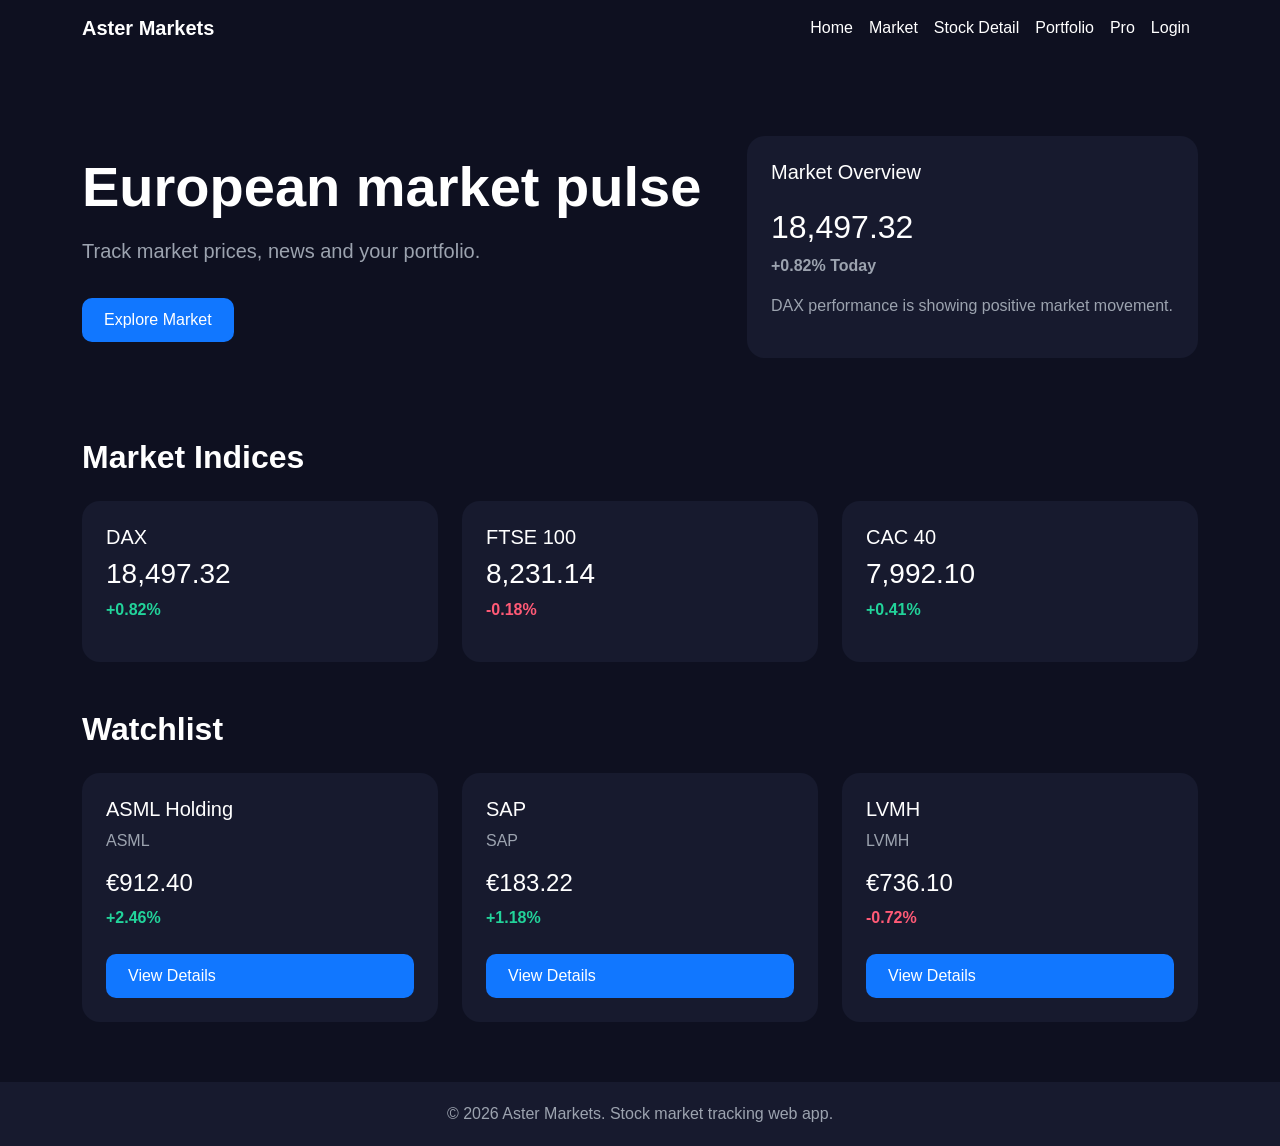
==== docs/index.html @ 1fadf12b "deploy: publish web app with GitHub Pages" ====
<!DOCTYPE html>
<html lang="en">
<head>
    <meta charset="UTF-8">
    <meta name="viewport" content="width=device-width, initial-scale=1.0">
    <title>Aster Markets | Home</title>

    <link href="https://cdn.jsdelivr.net/npm/bootstrap@5.3.7/dist/css/bootstrap.min.css" rel="stylesheet">
    <link rel="stylesheet" href="css/style.css">
</head>
<body>

<nav class="navbar navbar-expand-lg navbar-dark">
    <div class="container">
        <a class="navbar-brand fw-bold" href="index.html">Aster Markets</a>

        <button class="navbar-toggler" type="button" data-bs-toggle="collapse" data-bs-target="#mainNavbar">
            <span class="navbar-toggler-icon"></span>
        </button>

        <div class="collapse navbar-collapse" id="mainNavbar">
            <ul class="navbar-nav ms-auto">
                <li class="nav-item"><a class="nav-link active" href="index.html">Home</a></li>
                <li class="nav-item"><a class="nav-link" href="market.html">Market</a></li>
                <li class="nav-item"><a class="nav-link" href="stock-detail.html">Stock Detail</a></li>
                <li class="nav-item"><a class="nav-link" href="portfolio.html">Portfolio</a></li>
                <li class="nav-item"><a class="nav-link" href="pro.html">Pro</a></li>
                <li class="nav-item"><a class="nav-link" href="login.html">Login</a></li>
            </ul>
        </div>
    </div>
</nav>

<section class="hero">
    <div class="container">
        <div class="row align-items-center">
            <div class="col-lg-7">
                <h1 class="display-4 fw-bold">European market pulse</h1>
                <p class="lead mt-3">Track market prices, news and your portfolio.</p>
                <a href="market.html" class="btn-custom mt-3 d-inline-block">Explore Market</a>
            </div>
            <div class="col-lg-5 mt-4 mt-lg-0">
                <div class="card card-custom p-4">
                    <h5>Market Overview</h5>
                    <h2 class="mt-3">18,497.32</h2>
                    <p class="text-positive fw-bold">+0.82% Today</p>
                    <p class="text-muted-custom">DAX performance is showing positive market movement.</p>
                </div>
            </div>
        </div>
    </div>
</section>

<section class="container">
    <h2 class="fw-bold mb-4">Market Indices</h2>

    <div class="row g-4">
        <div class="col-md-4">
            <div class="card card-custom p-4">
                <h5>DAX</h5>
                <h3>18,497.32</h3>
                <p class="text-positive fw-bold">+0.82%</p>
            </div>
        </div>

        <div class="col-md-4">
            <div class="card card-custom p-4">
                <h5>FTSE 100</h5>
                <h3>8,231.14</h3>
                <p class="text-negative fw-bold">-0.18%</p>
            </div>
        </div>

        <div class="col-md-4">
            <div class="card card-custom p-4">
                <h5>CAC 40</h5>
                <h3>7,992.10</h3>
                <p class="text-positive fw-bold">+0.41%</p>
            </div>
        </div>
    </div>
</section>

<section class="container mt-5">
    <h2 class="fw-bold mb-4">Watchlist</h2>

    <div class="row g-4">
        <div class="col-md-4">
            <div class="card card-custom p-4">
                <h5>ASML Holding</h5>
                <p class="text-muted-custom">ASML</p>
                <h4>€912.40</h4>
                <p class="text-positive fw-bold">+2.46%</p>
                <a href="stock-detail.html" class="btn-custom d-inline-block mt-2">View Details</a>
            </div>
        </div>

        <div class="col-md-4">
            <div class="card card-custom p-4">
                <h5>SAP</h5>
                <p class="text-muted-custom">SAP</p>
                <h4>€183.22</h4>
                <p class="text-positive fw-bold">+1.18%</p>
                <a href="stock-detail.html" class="btn-custom d-inline-block mt-2">View Details</a>
            </div>
        </div>

        <div class="col-md-4">
            <div class="card card-custom p-4">
                <h5>LVMH</h5>
                <p class="text-muted-custom">LVMH</p>
                <h4>€736.10</h4>
                <p class="text-negative fw-bold">-0.72%</p>
                <a href="stock-detail.html" class="btn-custom d-inline-block mt-2">View Details</a>
            </div>
        </div>
    </div>
</section>

<footer class="footer text-center">
    <div class="container">
        <p class="mb-0">© 2026 Aster Markets. Stock market tracking web app.</p>
    </div>
</footer>

<script src="https://cdn.jsdelivr.net/npm/bootstrap@5.3.7/dist/js/bootstrap.bundle.min.js"></script>
<script src="js/script.js"></script>
</body>
</html>
---- docs/css/style.css ----
:root {
    --bg-dark: #0E1020;
    --card-dark: #171A2E;
    --primary-blue: #1177FF;
    --positive-green: #22D39A;
    --negative-red: #FF5A76;
    --text-light: #FFFFFF;
    --text-muted: #9CA3AF;
}

body {
    background-color: var(--bg-dark);
    color: var(--text-light);
    font-family: Arial, sans-serif;
}

.navbar {
    background-color: var(--bg-dark);
}

.navbar-brand,
.nav-link {
    color: white !important;
}

.nav-link:hover {
    color: var(--primary-blue) !important;
}

.hero {
    padding: 80px 0;
}

.hero p,
.text-muted-custom {
    color: var(--text-muted);
}

.card-custom {
    background-color: var(--card-dark);
    border: none;
    border-radius: 18px;
    color: white;
}

.text-positive {
    color: var(--positive-green);
}

.text-negative {
    color: var(--negative-red);
}

.btn-custom {
    background-color: var(--primary-blue);
    color: white;
    border-radius: 10px;
    padding: 10px 22px;
    text-decoration: none;
}

.btn-custom:hover {
    background-color: #0d5fd1;
    color: white;
}

.footer {
    background-color: var(--card-dark);
    color: var(--text-muted);
    padding: 20px 0;
    margin-top: 60px;
}
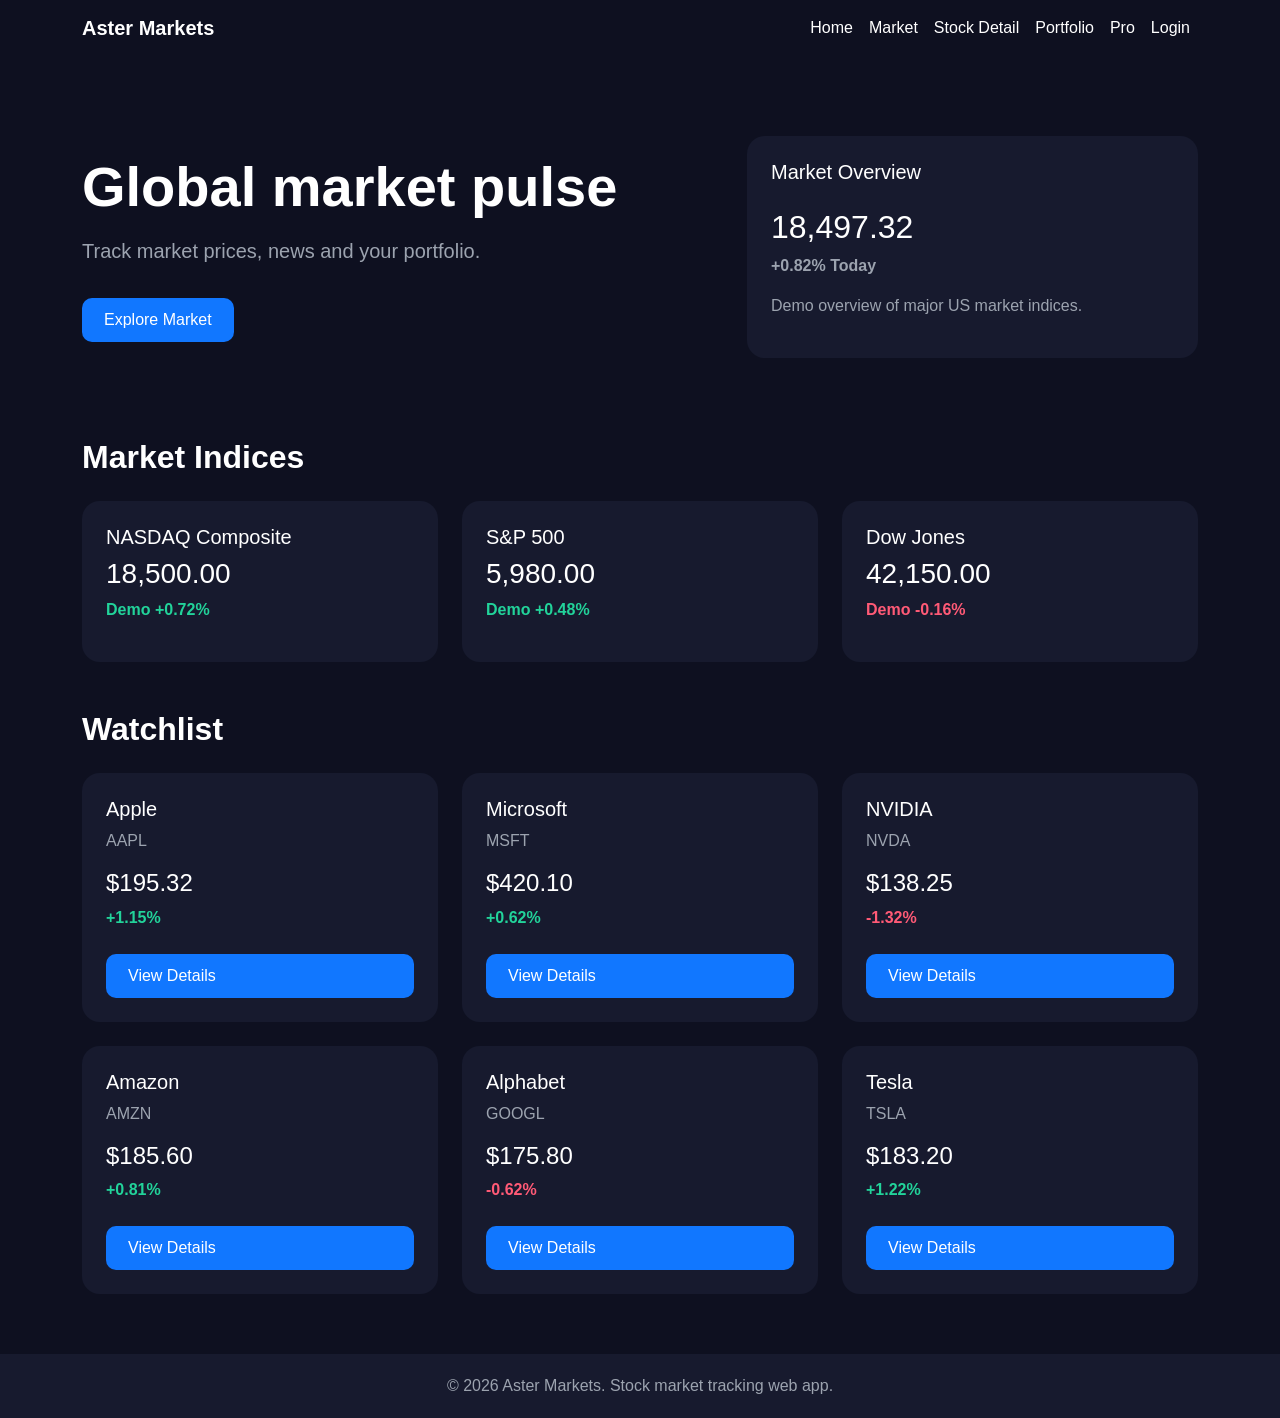
==== commit 188b87c4: "final: add location market selector and align stock apps" ====
--- a/docs/index.html
+++ b/docs/index.html
@@ -1,129 +1,196 @@
-<!DOCTYPE html>
+<!doctype html>
 <html lang="en">
-<head>
-    <meta charset="UTF-8">
-    <meta name="viewport" content="width=device-width, initial-scale=1.0">
+  <head>
+    <meta charset="UTF-8" />
+    <meta name="viewport" content="width=device-width, initial-scale=1.0" />
     <title>Aster Markets | Home</title>
 
-    <link href="https://cdn.jsdelivr.net/npm/bootstrap@5.3.7/dist/css/bootstrap.min.css" rel="stylesheet">
-    <link rel="stylesheet" href="css/style.css">
-</head>
-<body>
-
-<nav class="navbar navbar-expand-lg navbar-dark">
-    <div class="container">
+    <link
+      href="https://cdn.jsdelivr.net/npm/bootstrap@5.3.7/dist/css/bootstrap.min.css"
+      rel="stylesheet"
+    />
+    <link rel="stylesheet" href="css/style.css" />
+  </head>
+  <body>
+    <nav class="navbar navbar-expand-lg navbar-dark">
+      <div class="container">
         <a class="navbar-brand fw-bold" href="index.html">Aster Markets</a>
 
-        <button class="navbar-toggler" type="button" data-bs-toggle="collapse" data-bs-target="#mainNavbar">
-            <span class="navbar-toggler-icon"></span>
+        <button
+          class="navbar-toggler"
+          type="button"
+          data-bs-toggle="collapse"
+          data-bs-target="#mainNavbar"
+        >
+          <span class="navbar-toggler-icon"></span>
         </button>
 
         <div class="collapse navbar-collapse" id="mainNavbar">
-            <ul class="navbar-nav ms-auto">
-                <li class="nav-item"><a class="nav-link active" href="index.html">Home</a></li>
-                <li class="nav-item"><a class="nav-link" href="market.html">Market</a></li>
-                <li class="nav-item"><a class="nav-link" href="stock-detail.html">Stock Detail</a></li>
-                <li class="nav-item"><a class="nav-link" href="portfolio.html">Portfolio</a></li>
-                <li class="nav-item"><a class="nav-link" href="pro.html">Pro</a></li>
-                <li class="nav-item"><a class="nav-link" href="login.html">Login</a></li>
-            </ul>
+          <ul class="navbar-nav ms-auto">
+            <li class="nav-item">
+              <a class="nav-link active" href="index.html">Home</a>
+            </li>
+            <li class="nav-item">
+              <a class="nav-link" href="market.html">Market</a>
+            </li>
+            <li class="nav-item">
+              <a class="nav-link" href="stock-detail.html">Stock Detail</a>
+            </li>
+            <li class="nav-item">
+              <a class="nav-link" href="portfolio.html">Portfolio</a>
+            </li>
+            <li class="nav-item">
+              <a class="nav-link" href="pro.html">Pro</a>
+            </li>
+            <li class="nav-item">
+              <a class="nav-link" href="login.html">Login</a>
+            </li>
+          </ul>
         </div>
+      </div>
+    </nav>
+
+    <section class="hero">
+      <div class="container">
+        <div class="row align-items-center">
+          <div class="col-lg-7">
+            <h1 class="display-4 fw-bold">Global market pulse</h1>
+            <p class="lead mt-3">
+              Track market prices, news and your portfolio.
+            </p>
+            <a href="market.html" class="btn-custom mt-3 d-inline-block"
+              >Explore Market</a
+            >
+          </div>
+          <div class="col-lg-5 mt-4 mt-lg-0">
+            <div class="card card-custom p-4">
+              <h5>Market Overview</h5>
+              <h2 class="mt-3">18,497.32</h2>
+              <p class="text-positive fw-bold">+0.82% Today</p>
+              <p class="text-muted-custom">
+                Demo overview of major US market indices.
+              </p>
+            </div>
+          </div>
+        </div>
+      </div>
+    </section>
+
+    <section class="container">
+      <h2 class="fw-bold mb-4">Market Indices</h2>
+        <div class="row g-4">
+          <div class="col-md-4">
+            <div class="card card-custom p-4">
+              <h5>NASDAQ Composite</h5>
+              <h3>18,500.00</h3>
+              <p class="text-positive fw-bold">Demo +0.72%</p>
+            </div>
+          </div>
+
+          <div class="col-md-4">
+            <div class="card card-custom p-4">
+              <h5>S&amp;P 500</h5>
+              <h3>5,980.00</h3>
+              <p class="text-positive fw-bold">Demo +0.48%</p>
+            </div>
+          </div>
+
+          <div class="col-md-4">
+            <div class="card card-custom p-4">
+              <h5>Dow Jones</h5>
+              <h3>42,150.00</h3>
+              <p class="text-negative fw-bold">Demo -0.16%</p>
+            </div>
+          </div>
+        </div>
+      
+    </section>
+
+    <section class="container mt-5">
+  <h2 class="fw-bold mb-4">Watchlist</h2>
+
+  <div class="row g-4">
+    <div class="col-md-6 col-lg-4">
+      <div class="card card-custom p-4">
+        <h5>Apple</h5>
+        <p class="text-muted-custom">AAPL</p>
+        <h4>$195.32</h4>
+        <p class="text-positive fw-bold">+1.15%</p>
+        <a href="stock-detail.html?symbol=AAPL" class="btn-custom d-inline-block mt-2">
+          View Details
+        </a>
+      </div>
     </div>
-</nav>
 
-<section class="hero">
-    <div class="container">
-        <div class="row align-items-center">
-            <div class="col-lg-7">
-                <h1 class="display-4 fw-bold">European market pulse</h1>
-                <p class="lead mt-3">Track market prices, news and your portfolio.</p>
-                <a href="market.html" class="btn-custom mt-3 d-inline-block">Explore Market</a>
-            </div>
-            <div class="col-lg-5 mt-4 mt-lg-0">
-                <div class="card card-custom p-4">
-                    <h5>Market Overview</h5>
-                    <h2 class="mt-3">18,497.32</h2>
-                    <p class="text-positive fw-bold">+0.82% Today</p>
-                    <p class="text-muted-custom">DAX performance is showing positive market movement.</p>
-                </div>
-            </div>
-        </div>
+    <div class="col-md-6 col-lg-4">
+      <div class="card card-custom p-4">
+        <h5>Microsoft</h5>
+        <p class="text-muted-custom">MSFT</p>
+        <h4>$420.10</h4>
+        <p class="text-positive fw-bold">+0.62%</p>
+        <a href="stock-detail.html?symbol=MSFT" class="btn-custom d-inline-block mt-2">
+          View Details
+        </a>
+      </div>
     </div>
+
+    <div class="col-md-6 col-lg-4">
+      <div class="card card-custom p-4">
+        <h5>NVIDIA</h5>
+        <p class="text-muted-custom">NVDA</p>
+        <h4>$138.25</h4>
+        <p class="text-negative fw-bold">-1.32%</p>
+        <a href="stock-detail.html?symbol=NVDA" class="btn-custom d-inline-block mt-2">
+          View Details
+        </a>
+      </div>
+    </div>
+
+    <div class="col-md-6 col-lg-4">
+      <div class="card card-custom p-4">
+        <h5>Amazon</h5>
+        <p class="text-muted-custom">AMZN</p>
+        <h4>$185.60</h4>
+        <p class="text-positive fw-bold">+0.81%</p>
+        <a href="stock-detail.html?symbol=AMZN" class="btn-custom d-inline-block mt-2">
+          View Details
+        </a>
+      </div>
+    </div>
+
+    <div class="col-md-6 col-lg-4">
+      <div class="card card-custom p-4">
+        <h5>Alphabet</h5>
+        <p class="text-muted-custom">GOOGL</p>
+        <h4>$175.80</h4>
+        <p class="text-negative fw-bold">-0.62%</p>
+        <a href="stock-detail.html?symbol=GOOGL" class="btn-custom d-inline-block mt-2">
+          View Details
+        </a>
+      </div>
+    </div>
+
+    <div class="col-md-6 col-lg-4">
+      <div class="card card-custom p-4">
+        <h5>Tesla</h5>
+        <p class="text-muted-custom">TSLA</p>
+        <h4>$183.20</h4>
+        <p class="text-positive fw-bold">+1.22%</p>
+        <a href="stock-detail.html?symbol=TSLA" class="btn-custom d-inline-block mt-2">
+          View Details
+        </a>
+      </div>
+    </div>
+  </div>
 </section>
 
-<section class="container">
-    <h2 class="fw-bold mb-4">Market Indices</h2>
+    <footer class="footer text-center">
+      <div class="container">
+        <p class="mb-0">© 2026 Aster Markets. Stock market tracking web app.</p>
+      </div>
+    </footer>
 
-    <div class="row g-4">
-        <div class="col-md-4">
-            <div class="card card-custom p-4">
-                <h5>DAX</h5>
-                <h3>18,497.32</h3>
-                <p class="text-positive fw-bold">+0.82%</p>
-            </div>
-        </div>
-
-        <div class="col-md-4">
-            <div class="card card-custom p-4">
-                <h5>FTSE 100</h5>
-                <h3>8,231.14</h3>
-                <p class="text-negative fw-bold">-0.18%</p>
-            </div>
-        </div>
-
-        <div class="col-md-4">
-            <div class="card card-custom p-4">
-                <h5>CAC 40</h5>
-                <h3>7,992.10</h3>
-                <p class="text-positive fw-bold">+0.41%</p>
-            </div>
-        </div>
-    </div>
-</section>
-
-<section class="container mt-5">
-    <h2 class="fw-bold mb-4">Watchlist</h2>
-
-    <div class="row g-4">
-        <div class="col-md-4">
-            <div class="card card-custom p-4">
-                <h5>ASML Holding</h5>
-                <p class="text-muted-custom">ASML</p>
-                <h4>€912.40</h4>
-                <p class="text-positive fw-bold">+2.46%</p>
-                <a href="stock-detail.html" class="btn-custom d-inline-block mt-2">View Details</a>
-            </div>
-        </div>
-
-        <div class="col-md-4">
-            <div class="card card-custom p-4">
-                <h5>SAP</h5>
-                <p class="text-muted-custom">SAP</p>
-                <h4>€183.22</h4>
-                <p class="text-positive fw-bold">+1.18%</p>
-                <a href="stock-detail.html" class="btn-custom d-inline-block mt-2">View Details</a>
-            </div>
-        </div>
-
-        <div class="col-md-4">
-            <div class="card card-custom p-4">
-                <h5>LVMH</h5>
-                <p class="text-muted-custom">LVMH</p>
-                <h4>€736.10</h4>
-                <p class="text-negative fw-bold">-0.72%</p>
-                <a href="stock-detail.html" class="btn-custom d-inline-block mt-2">View Details</a>
-            </div>
-        </div>
-    </div>
-</section>
-
-<footer class="footer text-center">
-    <div class="container">
-        <p class="mb-0">© 2026 Aster Markets. Stock market tracking web app.</p>
-    </div>
-</footer>
-
-<script src="https://cdn.jsdelivr.net/npm/bootstrap@5.3.7/dist/js/bootstrap.bundle.min.js"></script>
-<script src="js/script.js"></script>
-</body>
-</html>+    <script src="https://cdn.jsdelivr.net/npm/bootstrap@5.3.7/dist/js/bootstrap.bundle.min.js"></script>
+    <script src="js/script.js"></script>
+  </body>
+</html>
--- a/docs/css/style.css
+++ b/docs/css/style.css
@@ -1,72 +1,109 @@
 :root {
-    --bg-dark: #0E1020;
-    --card-dark: #171A2E;
-    --primary-blue: #1177FF;
-    --positive-green: #22D39A;
-    --negative-red: #FF5A76;
-    --text-light: #FFFFFF;
-    --text-muted: #9CA3AF;
+  --bg-dark: #0e1020;
+  --card-dark: #171a2e;
+  --primary-blue: #1177ff;
+  --positive-green: #22d39a;
+  --negative-red: #ff5a76;
+  --text-light: #ffffff;
+  --text-muted: #9ca3af;
 }
 
 body {
-    background-color: var(--bg-dark);
-    color: var(--text-light);
-    font-family: Arial, sans-serif;
+  background-color: var(--bg-dark);
+  color: var(--text-light);
+  font-family: Arial, sans-serif;
 }
 
 .navbar {
-    background-color: var(--bg-dark);
+  background-color: var(--bg-dark);
 }
 
 .navbar-brand,
 .nav-link {
-    color: white !important;
+  color: white !important;
 }
 
 .nav-link:hover {
-    color: var(--primary-blue) !important;
+  color: var(--primary-blue) !important;
 }
 
 .hero {
-    padding: 80px 0;
+  padding: 80px 0;
 }
 
 .hero p,
 .text-muted-custom {
-    color: var(--text-muted);
+  color: var(--text-muted);
 }
 
 .card-custom {
-    background-color: var(--card-dark);
-    border: none;
-    border-radius: 18px;
-    color: white;
+  background-color: var(--card-dark);
+  border: none;
+  border-radius: 18px;
+  color: white;
 }
 
 .text-positive {
-    color: var(--positive-green);
+  color: var(--positive-green);
 }
 
 .text-negative {
-    color: var(--negative-red);
+  color: var(--negative-red);
 }
 
 .btn-custom {
-    background-color: var(--primary-blue);
-    color: white;
-    border-radius: 10px;
-    padding: 10px 22px;
-    text-decoration: none;
+  background-color: var(--primary-blue);
+  color: white;
+  border-radius: 10px;
+  padding: 10px 22px;
+  text-decoration: none;
 }
 
 .btn-custom:hover {
-    background-color: #0d5fd1;
-    color: white;
+  background-color: #0d5fd1;
+  color: white;
 }
 
 .footer {
-    background-color: var(--card-dark);
-    color: var(--text-muted);
-    padding: 20px 0;
-    margin-top: 60px;
-}+  background-color: var(--card-dark);
+  color: var(--text-muted);
+  padding: 20px 0;
+  margin-top: 60px;
+}
+
+/* Mobile Responsive Fix */
+.table-responsive-custom {
+  overflow-x: auto;
+  -webkit-overflow-scrolling: touch;
+  width: 100%;
+}
+
+.table-responsive-custom table {
+  min-width: 650px;
+}
+
+@media (max-width: 768px) {
+  .card-custom {
+    padding: 12px !important;
+  }
+
+  .hero {
+    padding: 40px 0;
+  }
+
+  .display-4,
+  .display-5 {
+    font-size: 1.8rem;
+  }
+}
+
+/* Fix green/red colors inside dark tables */
+.table-dark .text-positive,
+.table-dark td.text-positive {
+  color: var(--positive-green) !important;
+}
+
+.table-dark .text-negative,
+.table-dark td.text-negative {
+  color: var(--negative-red) !important;
+}
